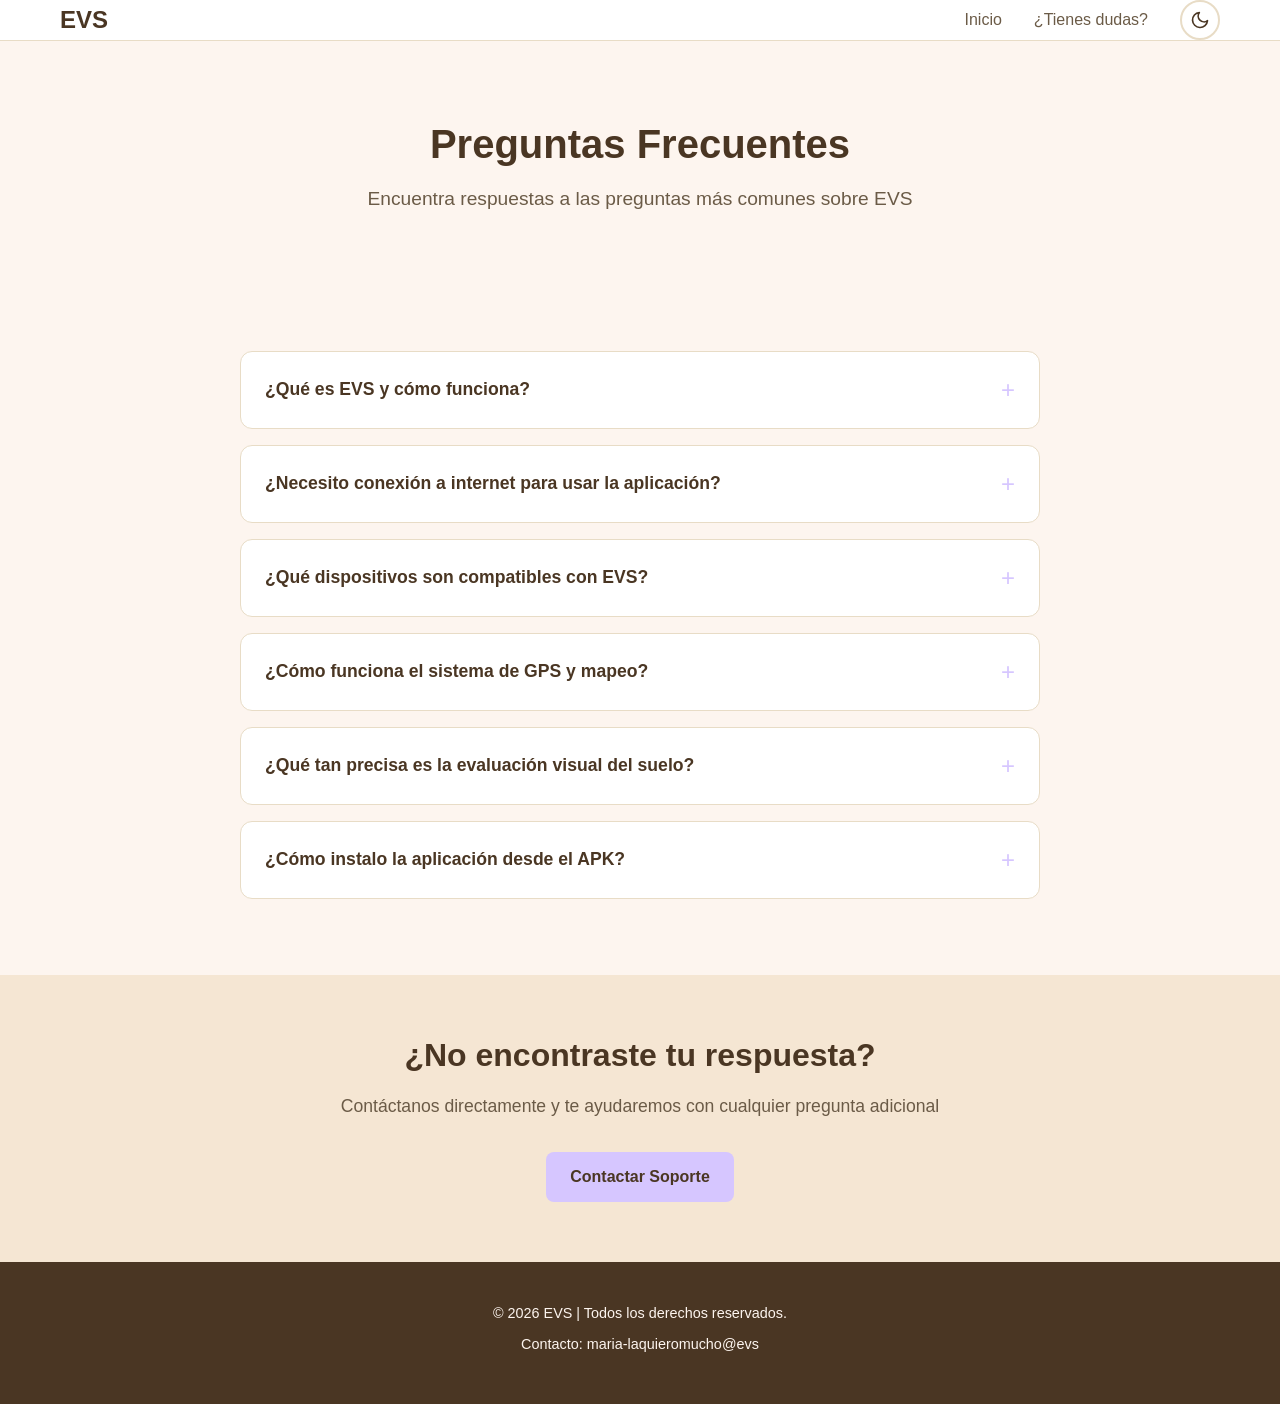
==== faq.html @ 2e67b45c "Add files via upload" ====
<!DOCTYPE html>
<html lang="es">
<head>
    <meta charset="UTF-8">
    <meta name="viewport" content="width=device-width, initial-scale=1.0">
    <title>¿Tienes dudas? - EVS</title>
    <meta name="description" content="Preguntas frecuentes sobre la aplicación EVS para evaluación visual del suelo.">
    <link rel="stylesheet" href="styles.css">
</head>
<body>
     <!-- Navigation -->
  <nav class="navbar">
        <div class="container">
            <div class="nav-content">
                <div class="logo-nav">
                    <span class="logo-text">EVS</span>
                </div>
                
                <button class="hamburger-btn" id="hamburgerBtn" aria-label="Abrir menú">
                    <svg viewBox="0 0 24 24" width="28" height="28" stroke="currentColor" stroke-width="2" fill="none" stroke-linecap="round" stroke-linejoin="round">
                        <line x1="3" y1="12" x2="21" y2="12"></line>
                        <line x1="3" y1="6" x2="21" y2="6"></line>
                        <line x1="3" y1="18" x2="21" y2="18"></line>
                    </svg>
                </button>

                <div class="nav-links" id="navLinks">
                    <a href="index.html" class="nav-link">Inicio</a>
                    <a href="faq.html" class="nav-link">¿Tienes dudas?</a>
                    
                    <button class="theme-toggle" id="themeToggle" aria-label="Cambiar tema">
                        <svg class="icon-moon" viewBox="0 0 24 24" width="22" height="22" stroke="currentColor" stroke-width="2" fill="none" stroke-linecap="round" stroke-linejoin="round">
                            <path d="M21 12.79A9 9 0 1 1 11.21 3 7 7 0 0 0 21 12.79z"></path>
                        </svg>
                        <svg class="icon-sun" viewBox="0 0 24 24" width="22" height="22" stroke="currentColor" stroke-width="2" fill="none" stroke-linecap="round" stroke-linejoin="round" style="display: none;">
                            <circle cx="12" cy="12" r="5"></circle>
                            <line x1="12" y1="1" x2="12" y2="3"></line>
                            <line x1="12" y1="21" x2="12" y2="23"></line>
                            <line x1="4.22" y1="4.22" x2="5.64" y2="5.64"></line>
                            <line x1="18.36" y1="18.36" x2="19.78" y2="19.78"></line>
                            <line x1="1" y1="12" x2="3" y2="12"></line>
                            <line x1="21" y1="12" x2="23" y2="12"></line>
                            <line x1="4.22" y1="19.78" x2="5.64" y2="18.36"></line>
                            <line x1="18.36" y1="5.64" x2="19.78" y2="4.22"></line>
                        </svg>
                    </button>
                </div>
            </div>
        </div>
    </nav>

    <!-- FAQ Hero -->
    <section class="faq-hero">
        <div class="container">
            <div class="faq-hero-content">
                <h1>Preguntas Frecuentes</h1>
                <p>Encuentra respuestas a las preguntas más comunes sobre EVS</p>
            </div>
        </div>
    </section>

    <!-- FAQ Content -->
    <section class="faq-content">
        <div class="container">
            <div class="faq-list">
                
                <div class="faq-item">
                    <button class="faq-question" aria-expanded="false">
                        <span>¿Qué es EVS y cómo funciona?</span>
                        <span class="faq-icon">+</span>
                    </button>
                    <div class="faq-answer">
                        <div class="faq-answer-content">
                            <p>EVS (Evaluación Visual del Suelo) es una aplicación móvil que permite a agricultores y agrónomos evaluar la salud del suelo usando métodos visuales estandarizados. La app guía al usuario a través de formularios estructurados para evaluar características como estructura, color, porosidad y compactación del suelo.</p>
                        </div>
                    </div>
                </div>

                <div class="faq-item">
                    <button class="faq-question" aria-expanded="false">
                        <span>¿Necesito conexión a internet para usar la aplicación?</span>
                        <span class="faq-icon">+</span>
                    </button>
                    <div class="faq-answer">
                        <div class="faq-answer-content">
                            <p>No, EVS funciona completamente offline. Puedes realizar evaluaciones en el campo sin conexión a internet. Los datos se sincronizan automáticamente cuando recuperas la conexión.</p>
                        </div>
                    </div>
                </div>

                <div class="faq-item">
                    <button class="faq-question" aria-expanded="false">
                        <span>¿Qué dispositivos son compatibles con EVS?</span>
                        <span class="faq-icon">+</span>
                    </button>
                    <div class="faq-answer">
                        <div class="faq-answer-content">
                            <p>EVS está disponible para dispositivos Android 6.0 o superior. La aplicación está optimizada para funcionar en tablets y smartphones con pantallas de al menos 5 pulgadas para una mejor experiencia de usuario.</p>
                        </div>
                    </div>
                </div>

                <div class="faq-item">
                    <button class="faq-question" aria-expanded="false">
                        <span>¿Cómo funciona el sistema de GPS y mapeo?</span>
                        <span class="faq-icon">+</span>
                    </button>
                    <div class="faq-answer">
                        <div class="faq-answer-content">
                            <p>EVS utiliza el GPS de tu dispositivo para registrar automáticamente la ubicación exacta de cada evaluación. Esto te permite crear mapas de tus campos con datos históricos y comparar la evolución del suelo en diferentes áreas a lo largo del tiempo.</p>
                        </div>
                    </div>
                </div>

             

               
                <div class="faq-item">
                    <button class="faq-question" aria-expanded="false">
                        <span>¿Qué tan precisa es la evaluación visual del suelo?</span>
                        <span class="faq-icon">+</span>
                    </button>
                    <div class="faq-answer">
                        <div class="faq-answer-content">
                            <p>La evaluación visual del suelo es un método científicamente validado que, cuando se realiza correctamente, proporciona una excelente correlación con análisis de laboratorio para muchos parámetros. EVS incluye guías visuales detalladas y protocolos estandarizados para maximizar la precisión de las evaluaciones.</p>
                        </div>
                    </div>
                </div>

                <div class="faq-item">
                    <button class="faq-question" aria-expanded="false">
                        <span>¿Cómo instalo la aplicación desde el APK?</span>
                        <span class="faq-icon">+</span>
                    </button>
                    <div class="faq-answer">
                        <div class="faq-answer-content">
                            <p>Para instalar el APK: 1) Descarga el archivo APK desde nuestro sitio web, 2) Ve a Configuración > Seguridad > Fuentes desconocidas y actívalo, 3) Abre el archivo APK descargado y sigue las instrucciones de instalación. Si tienes problemas, consulta nuestro video tutorial en la sección de ayuda.</p>
                        </div>
                    </div>
                </div>

             

            </div>
        </div>
    </section>

    <!-- Contact Section -->
    <section class="faq-contact">
        <div class="container">
            <div class="contact-content">
                <h2>¿No encontraste tu respuesta?</h2>
                <p>Contáctanos directamente y te ayudaremos con cualquier pregunta adicional</p>
                <a href="maria-laquiermucho@evs.com" class="cta-button primary">Contactar Soporte</a>
            </div>
        </div>
    </section>

      <!-- Footer -->
    <footer class="footer">
        <div class="container">
            <div class="footer-content">
                <p>&copy; <span id="year-page"> </span> EVS | Todos los derechos
                    reservados.</p>
                <p>Contacto: maria-laquieromucho@evs</p>
            </div>
        </div>
    </footer>

    <script src="script.js"></script>
</body>
</html>
---- styles.css ----
/* Reset and Base Styles */
* {
    margin: 0;
    padding: 0;
    box-sizing: border-box;
}

:root {
    /* Light theme colors */
    --bg-primary: #fdf5ef;
    --bg-secondary: #f5e6d3;
    --bg-card: #ffffff;
    --text-primary: #4a3623;
    --text-secondary: #6b5b47;
    --accent-primary: #d6c6ff;
    --accent-hover: #c4b0ff;
    --border-color: #e8dcc6;
    --shadow-light: rgba(0, 0, 0, 0.08);
    --shadow-medium: rgba(0, 0, 0, 0.12);
    --shadow-heavy: rgba(0, 0, 0, 0.3);
}

[data-theme="dark"] {
    /* Dark theme colors */
    --bg-primary: #1a1611;
    --bg-secondary: #2d2419;
    --bg-card: #3a2f23;
    --text-primary: #f5e6d3;
    --text-secondary: #d6c6b0;
    --accent-primary: #8b7bd8;
    --accent-hover: #9d8ce3;
    --border-color: #4a3623;
    --shadow-light: rgba(0, 0, 0, 0.3);
    --shadow-medium: rgba(0, 0, 0, 0.4);
    --shadow-heavy: rgba(0, 0, 0, 0.6);
}

body {
    font-family: 'Segoe UI', Tahoma, Geneva, Verdana, sans-serif;
    line-height: 1.6;
    color: var(--text-primary);
    background-color: var(--bg-primary);
    overflow-x: hidden;
    transition: background-color 0.3s ease, color 0.3s ease;
}

.container {
    max-width: 1200px;
    margin: 0 auto;
    padding: 0 20px;
}

/* Navigation */

.navbar svg {
    stroke: var(--text-primary);
}

.navbar {
    position: fixed;
    top: 0;
    left: 0;
    right: 0;
    background: var(--bg-card);
    backdrop-filter: blur(10px);
    border-bottom: 1px solid var(--border-color);
    z-index: 1000;
    transition: all 0.3s ease;
}

.nav-content {
    display: flex;
    justify-content: space-between;
    align-items: center;
    position: relative;
}

.hamburger-btn, .theme-toggle {
    background: none;
    border: none;
    cursor: pointer;
    display: flex;
    align-items: center;
    justify-content: center;
    color: inherit; /* Hereda el color del texto actual */
    padding: 8px;
}

/* Ocultar el botón hamburguesa en escritorio */
.hamburger-btn {
    display: none;
}

.logo-nav {
    font-size: 1.5rem;
    font-weight: bold;
    color: var(--text-primary);
}

.nav-links {
    display: flex;
    align-items: center;
    gap: 2rem;
}

.nav-link {
    text-decoration: none;
    color: var(--text-secondary);
    font-weight: 500;
    transition: color 0.3s ease;
    position: relative;
}

.nav-link:hover,
.nav-link.active {
    color: var(--accent-primary);
}

.nav-link.active::after {
    content: '';
    position: absolute;
    bottom: -5px;
    left: 0;
    right: 0;
    height: 2px;
    background: var(--accent-primary);
    border-radius: 1px;
}

.theme-toggle {
    background: none;
    border: 2px solid var(--border-color);
    border-radius: 50%;
    width: 40px;
    height: 40px;
    cursor: pointer;
    display: flex;
    align-items: center;
    justify-content: center;
    transition: all 0.3s ease;
}

.theme-toggle:hover {
    border-color: var(--accent-primary);
    transform: scale(1.1);
}

.theme-icon {
    font-size: 1.2rem;
    transition: transform 0.3s ease;
}

/* Typography */
h1, h2, h3 {
    font-weight: 600;
    margin-bottom: 1rem;
    color: var(--text-primary);
}

h1 {
    font-size: 2.5rem;
    line-height: 1.2;
}

h2 {
    font-size: 2rem;
    line-height: 1.3;
}

h3 {
    font-size: 1.25rem;
    line-height: 1.4;
}

p {
    margin-bottom: 1rem;
    font-size: 1.1rem;
    line-height: 1.6;
    color: var(--text-secondary);
}

/* Buttons */
.cta-button {
    display: inline-block;
    padding: 12px 24px;
    background-color: var(--accent-primary);
    color: var(--text-primary);
    text-decoration: none;
    border-radius: 8px;
    font-weight: 600;
    font-size: 1rem;
    transition: all 0.3s ease;
    border: none;
    cursor: pointer;
}

.cta-button:hover {
    background-color: var(--accent-hover);
    transform: translateY(-2px);
    box-shadow: 0 4px 12px var(--shadow-medium);
}

.cta-button.large {
    padding: 16px 32px;
    font-size: 1.2rem;
}

/* Hero Section */
.hero {
    min-height: 100vh;
    display: flex;
    align-items: center;
    background: var(--bg-primary);
    position: relative;
    padding-top: 80px;
}

.hero-content {
    text-align: center;
    max-width: 800px;
    margin: 0 auto;
    z-index: 2;
    position: relative;
}

/* Logo minimalista*/
.hero-logo {
    margin-bottom: 3rem;
    display: flex;
    justify-content: center;
}

.logo-container {
    position: relative;
    width: 200px;
    height: 200px;
    display: flex;
    flex-direction: column;
    align-items: center;
    justify-content: center;
    gap: 15px;
}

.logo-square {
    width: 80px;
    height: 80px;
    /*Elimina esto*/
    display: flex;
    justify-content: center;
    align-items: center;
    border: 3px solid var(--text-primary);
    border-radius: 8px;
    background: transparent;
}

.logo-lines {
    display: flex;
    flex-direction: column;
    gap: 8px;
    align-items: center;
}

.line {
    background: var(--text-primary);
    border-radius: 2px;
    height: 4px;
}

.line-1 {
    width: 120px;
}

.line-2 {
    width: 90px;
}

.line-3 {
    width: 60px;
}

.logo-button {
    width: 80px;
    height: 25px;
    border: 3px solid var(--text-primary);
    border-radius: 15px;
    background: transparent;
    margin-top: 10px;
}

.hero-title {
    margin-bottom: 1.5rem;
    color: var(--text-primary);
}

.hero-subtitle {
    font-size: 1.2rem;
    margin-bottom: 2rem;
    color: var(--text-secondary);
    max-width: 600px;
    margin-left: auto;
    margin-right: auto;
}


.hero-background {
    position: absolute;
    bottom: 0;
    left: 0;
    right: 0;
    height: 300px;
    overflow: hidden;
    z-index: 1;
}

.bg-shape {
    position: absolute;
    background: var(--bg-secondary);
    opacity: 0.4;
    border-radius: 50% 50% 0 0;
}

.shape-1 {
    width: 100%;
    height: 80px;
    bottom: 0;
    left: 0;
    transform: scaleX(1.2);
}

.shape-2 {
    width: 80%;
    height: 60px;
    bottom: 60px;
    left: 10%;
    transform: scaleX(1.1);
}

.shape-3 {
    width: 60%;
    height: 40px;
    bottom: 100px;
    left: 20%;
}

.shape-4 {
    width: 40%;
    height: 30px;
    bottom: 130px;
    left: 30%;
}

/* Features Section */
.features {
    padding: 80px 0;
    background-color: var(--bg-primary);
}

.section-title {
    text-align: center;
    margin-bottom: 3rem;
    color: var(--text-primary);
}

.features-grid {
    display: grid;
    grid-template-columns: repeat(auto-fit, minmax(300px, 1fr));
    gap: 2rem;
    margin-top: 2rem;
}

.feature-card {
    background: var(--bg-card);
    padding: 2rem;
    border-radius: 16px;
    text-align: center;
    box-shadow: 0 4px 20px var(--shadow-light);
    transition: transform 0.3s ease, box-shadow 0.3s ease;
    border: 1px solid var(--border-color);
}

.feature-card:hover {
    transform: translateY(-5px);
    box-shadow: 0 8px 30px var(--shadow-medium);
}

.feature-icon {
    width: 60px;
    height: 60px;
    margin: 0 auto 1.5rem;
    display: flex;
    align-items: center;
    justify-content: center;
}

/* Iconos minimalistas */
.icon-assessment {
    width: 100%;
    height: 100%;
    border: 3px solid var(--accent-primary);
    border-radius: 8px;
    position: relative;
}

.icon-assessment::before {
    content: '';
    position: absolute;
    top: 50%;
    left: 50%;
    transform: translate(-50%, -50%);
    width: 20px;
    height: 20px;
    background: var(--accent-primary);
    border-radius: 50%;
}

.icon-guide {
    width: 100%;
    height: 100%;
    border: 3px solid var(--accent-primary);
    border-radius: 50%;
    position: relative;
}

.icon-guide::before {
    content: '';
    position: absolute;
    top: 50%;
    left: 50%;
    transform: translate(-50%, -50%);
    width: 30px;
    height: 3px;
    background: var(--accent-primary);
}

.icon-guide::after {
    content: '';
    position: absolute;
    top: 50%;
    left: 50%;
    transform: translate(-50%, -50%) rotate(90deg);
    width: 30px;
    height: 3px;
    background: var(--accent-primary);
}

.icon-mapping {
    width: 100%;
    height: 100%;
    border: 3px solid var(--accent-primary);
    border-radius: 8px;
    position: relative;
}

.icon-mapping::before {
    content: '';
    position: absolute;
    top: 20%;
    left: 30%;
    width: 8px;
    height: 8px;
    background: var(--accent-primary);
    border-radius: 50%;
}

.icon-mapping::after {
    content: '';
    position: absolute;
    bottom: 20%;
    right: 30%;
    width: 8px;
    height: 8px;
    background: var(--accent-primary);
    border-radius: 50%;
}

.feature-card h3 {
    color: var(--text-primary);
    margin-bottom: 1rem;
}

.feature-card p {
    color: var(--text-secondary);
    font-size: 1rem;
}

/* Showcase Section */
.showcase {
    padding: 80px 0;
    background: var(--bg-secondary);
}

.carousel-container {
    max-width: 600px;
    margin: 0 auto;
}

.carousel {
    position: relative;
    overflow: hidden;
    border-radius: 20px;
}

.carousel-track {
    display: flex;
    transition: transform 0.5s ease;
}

.carousel-slide {
    min-width: 100%;
    display: flex;
    justify-content: center;
    align-items: center;
    padding: 2rem;
}

.phone-mockup {
    width: 280px;
    height: 560px;
    background: #2c2c2c;
    border-radius: 30px;
    padding: 20px;
    box-shadow: 0 20px 40px var(--shadow-heavy);
}

.screen {
    width: 100%;
    height: 100%;
    background: var(--bg-primary);
    border-radius: 20px;
    overflow: hidden;
    display: flex;
    flex-direction: column;
}

.app-header {
    background: var(--accent-primary);
    color: var(--text-primary);
    padding: 15px;
    text-align: center;
    font-weight: 600;
}

.app-content {
    flex: 1;
    padding: 20px;
}

.dashboard-item {
    height: 60px;
    background: var(--border-color);
    margin-bottom: 15px;
    border-radius: 8px;
}

.guide-grid {
    display: grid;
    grid-template-columns: 1fr 1fr;
    gap: 15px;
}

.guide-item {
    height: 80px;
    background: var(--border-color);
    border-radius: 8px;
}

.map-view {
    height: 100%;
    background: var(--border-color);
    border-radius: 8px;
    position: relative;
}

.map-pin {
    width: 20px;
    height: 20px;
    background: var(--accent-primary);
    border-radius: 50%;
    position: absolute;
}

.map-pin:nth-child(1) { top: 30%; left: 40%; }
.map-pin:nth-child(2) { top: 60%; left: 70%; }
.map-pin:nth-child(3) { top: 80%; left: 30%; }

.carousel-dots {
    display: flex;
    justify-content: center;
    gap: 10px;
    margin-top: 2rem;
}

.dot {
    width: 12px;
    height: 12px;
    border-radius: 50%;
    background: var(--accent-hover);
    cursor: pointer;
    transition: background-color 0.3s ease;
}

.dot.active {
    background: var(--accent-primary);
}

/* Value Proposition */
.value-proposition {
    padding: 80px 0;
    background-color: var(--bg-primary);
}

.value-content {
    text-align: center;
    max-width: 800px;
    margin: 0 auto;
}

.value-content h2 {
    margin-bottom: 1.5rem;
    color: var(--text-primary);
}

.value-content p {
    font-size: 1.2rem;
    color: var(--text-secondary);
}

/* Download Section */
.download {
    padding: 80px 0;
    background: linear-gradient(135deg, var(--border-color), var(--accent-primary));
}

.download-content {
    text-align: center;
    max-width: 600px;
    margin: 0 auto;
}

.download-content h2 {
    margin-bottom: 1rem;
    color: var(--text-primary);
}

.download-content > p {
    margin-bottom: 2rem;
    font-size: 1.2rem;
    color: var(--text-secondary);
}

.disclaimer {
    margin-top: 1.5rem;
    font-size: 0.9rem;
    color: var(--text-secondary);
    font-style: italic;
}

/* FAQ Styles */
.faq-hero {
    padding: 120px 0 60px;
    background: var(--bg-primary);
    text-align: center;
}

.faq-hero-content h1 {
    margin-bottom: 1rem;
    color: var(--text-primary);
}

.faq-hero-content p {
    font-size: 1.2rem;
    color: var(--text-secondary);
}

.faq-content {
    padding: 60px 0;
    background: var(--bg-primary);
}

.faq-list {
    max-width: 800px;
    margin: 0 auto;
}

.faq-item {
    background: var(--bg-card);
    border: 1px solid var(--border-color);
    border-radius: 12px;
    margin-bottom: 1rem;
    overflow: hidden;
    transition: all 0.3s ease;
}

.faq-item:hover {
    box-shadow: 0 4px 20px var(--shadow-light);
}

.faq-question {
    width: 100%;
    padding: 1.5rem;
    background: none;
    border: none;
    text-align: left;
    font-size: 1.1rem;
    font-weight: 600;
    color: var(--text-primary);
    cursor: pointer;
    display: flex;
    justify-content: space-between;
    align-items: center;
    transition: all 0.3s ease;
}

.faq-question:hover {
    background: var(--bg-secondary);
}

.faq-icon {
    font-size: 1.5rem;
    font-weight: 300;
    color: var(--accent-primary);
    transition: transform 0.3s ease;
}

.faq-item.active .faq-icon {
    transform: rotate(45deg);
}

.faq-answer {
    max-height: 0;
    overflow: hidden;
    transition: max-height 0.3s ease;
}

.faq-item.active .faq-answer {
    max-height: 500px;
}

.faq-answer-content {
    padding: 0 1.5rem 1.5rem;
}

.faq-answer-content p {
    margin: 0;
    color: var(--text-secondary);
    line-height: 1.6;
}

.faq-contact {
    padding: 60px 0;
    background: var(--bg-secondary);
    text-align: center;
}

.contact-content h2 {
    margin-bottom: 1rem;
    color: var(--text-primary);
}

.contact-content p {
    margin-bottom: 2rem;
    color: var(--text-secondary);
}

/* Footer */
.footer {
    padding: 40px 0;
    background-color: var(--text-primary);
    color: var(--bg-primary);
}

.footer-content {
    text-align: center;
}

.footer-content p {
    margin-bottom: 0.5rem;
    font-size: 0.9rem;
    color: var(--bg-primary);
}

/* Responsive Design */
@media (max-width: 768px) {
    .container {
        padding: 0 15px;
    }
    
.hamburger-btn {
        display: block; 
    }

    .nav-links {
        display: none; 
        flex-direction: column;
        align-items: center;
        position: absolute;
        top: 100%;
        left: 0;
        width: 100%;
        
        /* USAMOS TUS VARIABLES AQUÍ PARA EL MODO OSCURO/CLARO */
        background-color: var(--bg-card); 
        border-bottom: 1px solid var(--border-color);
        box-shadow: 0 4px 6px var(--shadow-medium);
        
        padding: 0 0;
        z-index: 100;
        gap: 20px;
        transition: background-color 0.3s ease, border-color 0.3s ease;
    }

    .nav-links.active {
        display: flex;
    }

    .nav-links {
        gap: 1rem;
    }
    
    .nav-link {
        font-size: 0.9rem;
    }
    
    h1 {
        font-size: 2rem;
    }
    
    h2 {
        font-size: 1.5rem;
    }
    
    .hero-subtitle {
        font-size: 1rem;
    }
    
    .logo-container {
        width: 150px;
        height: 150px;
    }
    
    .logo-square {
        width: 45px;
        height: 35px;
    }
    
    .line-1 { width: 90px; }
    .line-2 { width: 70px; }
    .line-3 { width: 45px; }
    
    .logo-button {
        width: 60px;
        height: 20px;
    }
    
    .features-grid {
        grid-template-columns: 1fr;
        gap: 1.5rem;
    }
    
    .feature-card {
        padding: 1.5rem;
    }
    
    .phone-mockup {
        width: 240px;
        height: 480px;
    }
    
    .carousel-slide {
        padding: 1rem;
    }
}

@media (max-width: 480px) {
    .nav-content {
        padding: 0.8rem 0;
    }
    
    .nav-links {
        gap: 0.8rem;
    }
    
    .theme-toggle {
        width: 35px;
        height: 35px;
    }
    
    h1 {
        font-size: 1.8rem;
    }
    
    .hero-subtitle {
        font-size: 0.95rem;
    }
    
    .cta-button {
        padding: 10px 20px;
        font-size: 0.9rem;
    }
    
    .cta-button.large {
        padding: 14px 28px;
        font-size: 1rem;
    }
    
    .phone-mockup {
        width: 200px;
        height: 400px;
        padding: 15px;
    }
    
    .features, .showcase, .value-proposition, .download, .faq-content {
        padding: 60px 0;
    }
    
    .faq-hero {
        padding: 100px 0 40px;
    }
    
    .faq-question {
        padding: 1rem;
        font-size: 1rem;
    }
    
    .faq-answer-content {
        padding: 0 1rem 1rem;
    }
}


* {
    transition: background-color 0.3s ease, color 0.3s ease, border-color 0.3s ease;
}
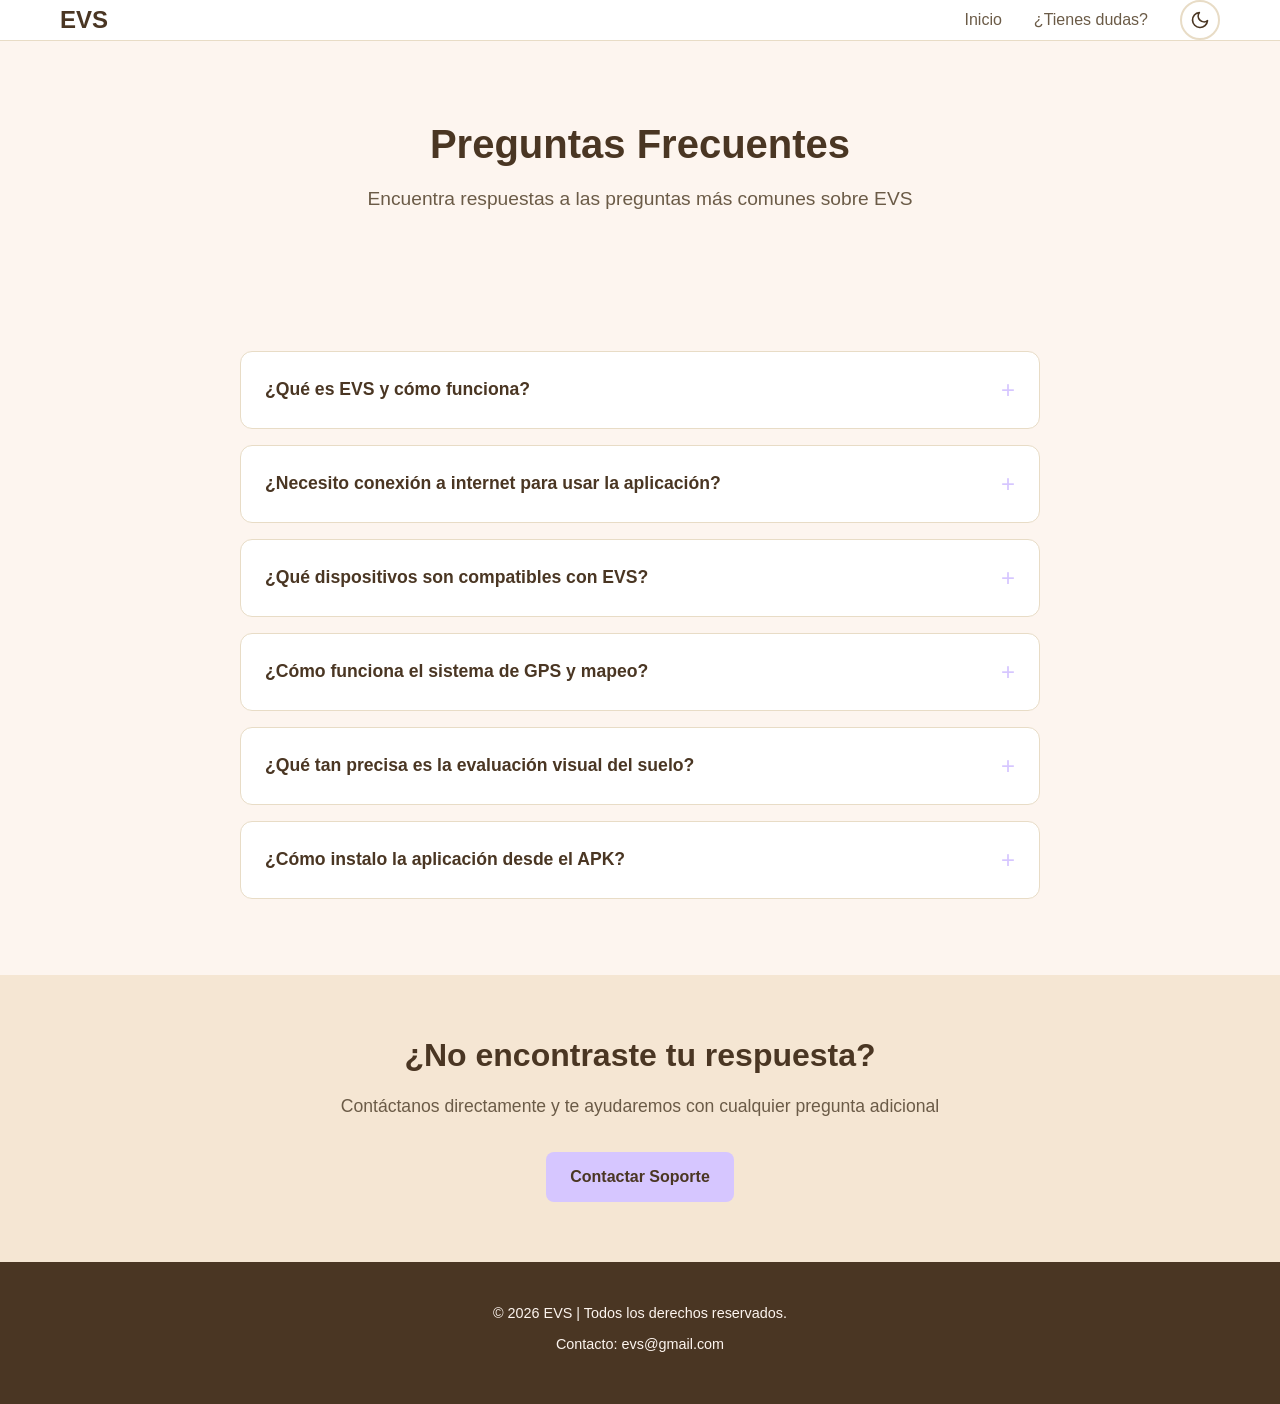
==== commit 2eb0cc03: "Update faq.html" ====
--- a/faq.html
+++ b/faq.html
@@ -162,11 +162,11 @@
             <div class="footer-content">
                 <p>&copy; <span id="year-page"> </span> EVS | Todos los derechos
                     reservados.</p>
-                <p>Contacto: maria-laquieromucho@evs</p>
+                <p>Contacto: evs@gmail.com</p>
             </div>
         </div>
     </footer>
 
     <script src="script.js"></script>
 </body>
-</html>+</html>
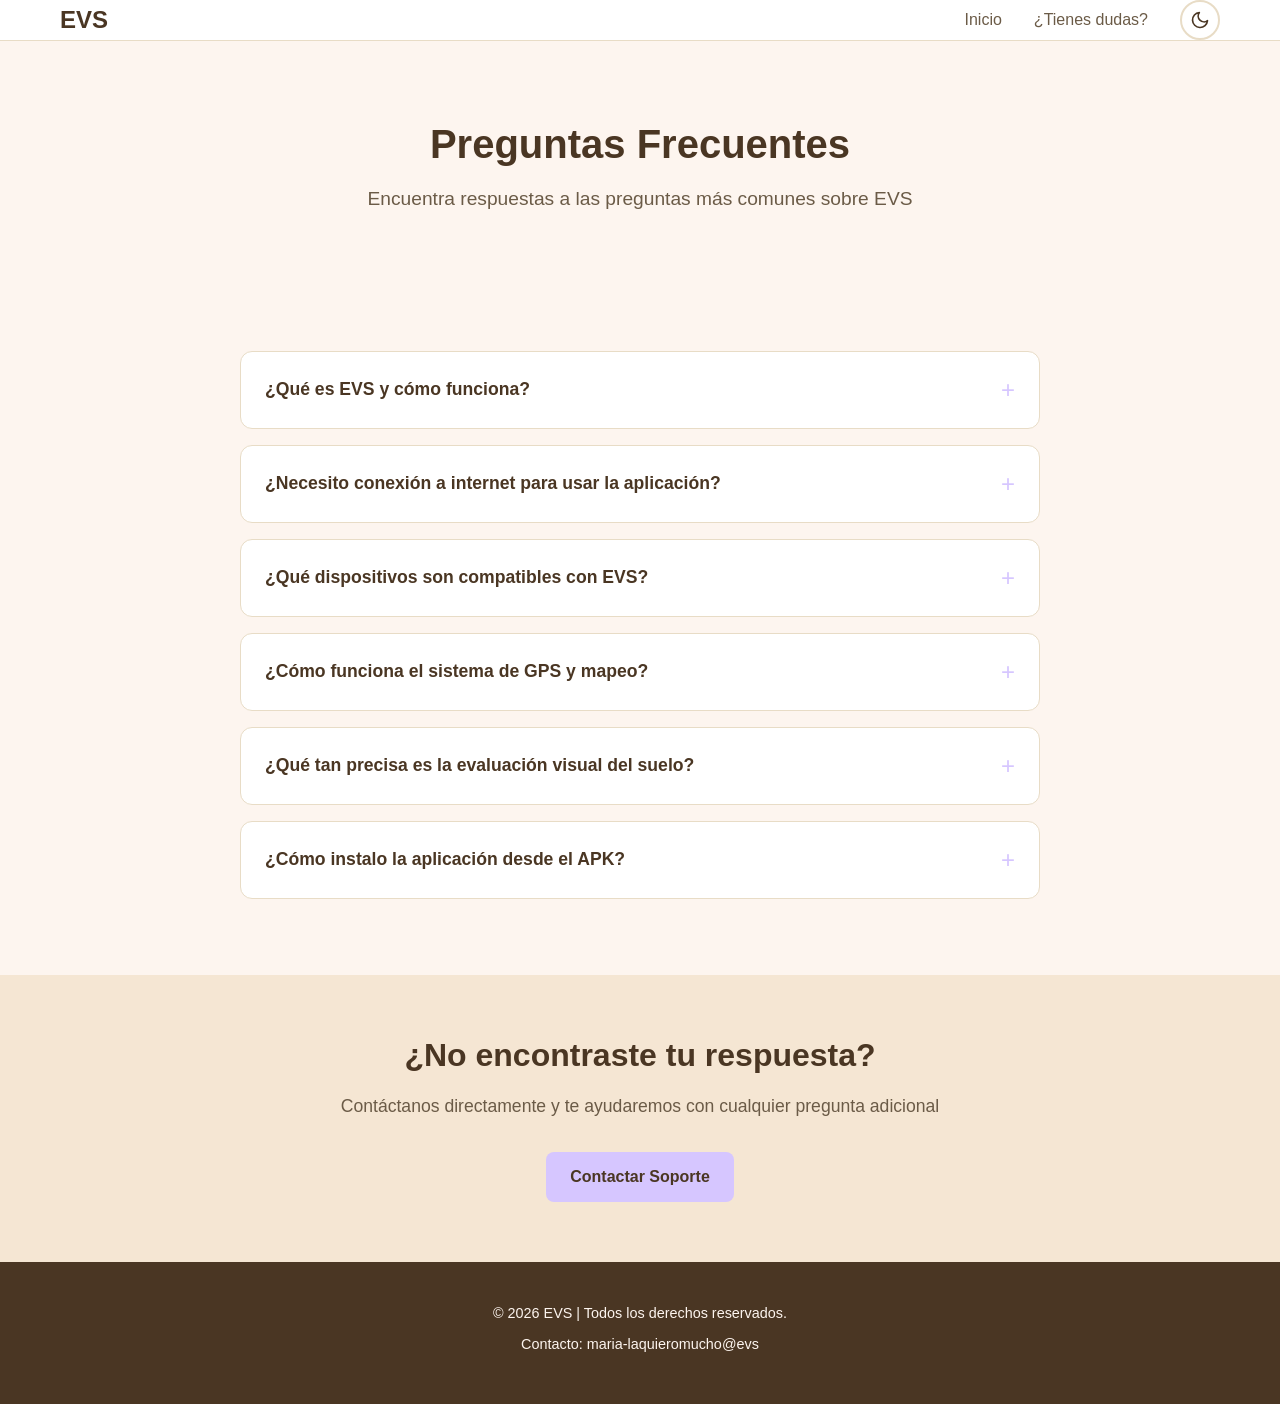
==== commit 91710783: "Update faq.html" ====
--- a/faq.html
+++ b/faq.html
@@ -6,6 +6,7 @@
     <title>¿Tienes dudas? - EVS</title>
     <meta name="description" content="Preguntas frecuentes sobre la aplicación EVS para evaluación visual del suelo.">
     <link rel="stylesheet" href="styles.css">
+   <link rel="shortcut icon" href="./evss.ico" type="image/x-icon">
 </head>
 <body>
      <!-- Navigation -->
@@ -151,7 +152,7 @@
             <div class="contact-content">
                 <h2>¿No encontraste tu respuesta?</h2>
                 <p>Contáctanos directamente y te ayudaremos con cualquier pregunta adicional</p>
-                <a href="maria-laquiermucho@evs.com" class="cta-button primary">Contactar Soporte</a>
+                <a href="laquiermucho@evs.com" class="cta-button primary">Contactar Soporte</a>
             </div>
         </div>
     </section>
@@ -162,7 +163,7 @@
             <div class="footer-content">
                 <p>&copy; <span id="year-page"> </span> EVS | Todos los derechos
                     reservados.</p>
-                <p>Contacto: evs@gmail.com</p>
+                <p>Contacto: maria-laquieromucho@evs</p>
             </div>
         </div>
     </footer>
